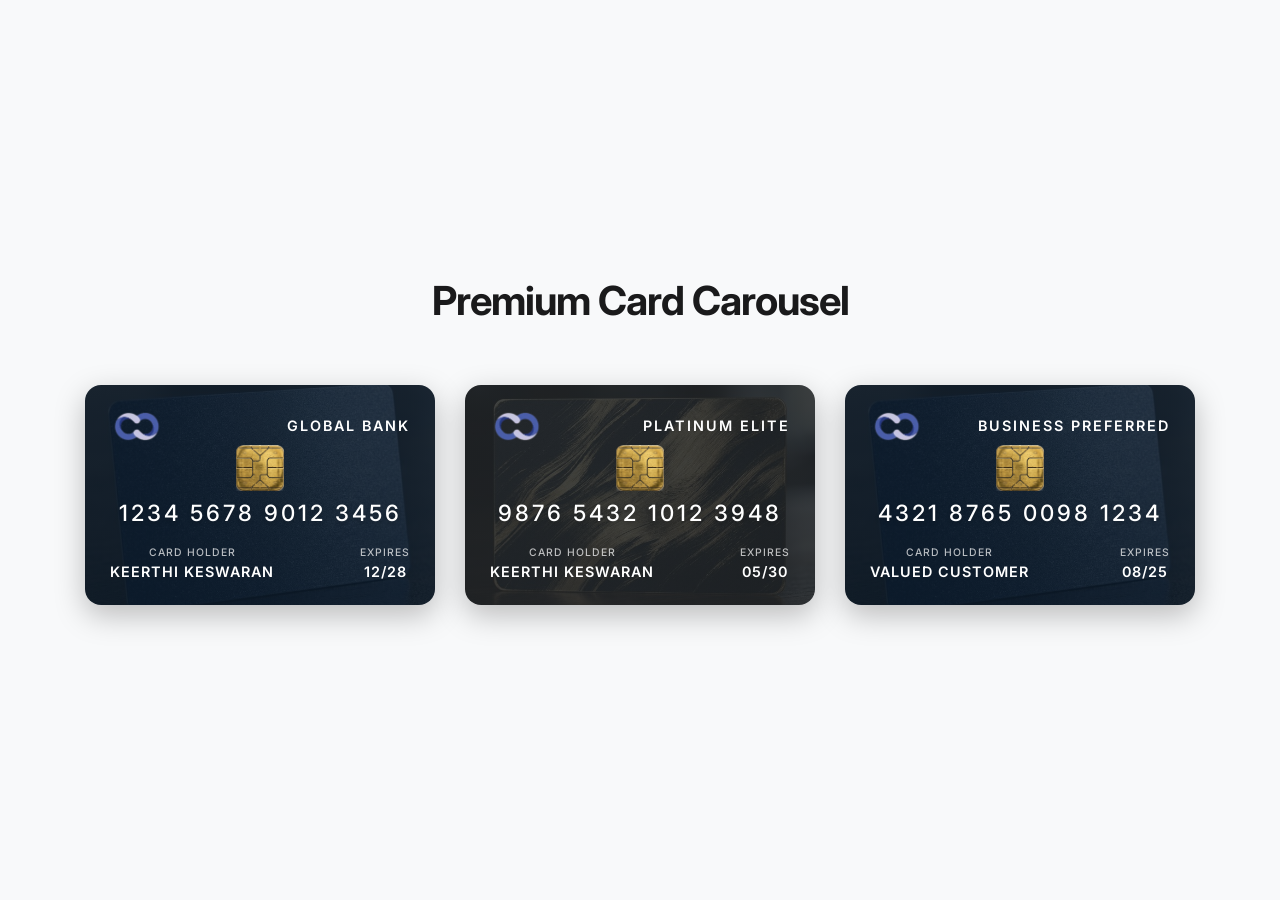
==== task-2/index.html @ e5e87b3b "Task-2-Initial-Commit" ====
<!DOCTYPE html>
<html lang="en">
<head>
    <meta charset="UTF-8">
    <meta name="viewport" content="width=device-width, initial-scale=1.0">
    <title>Realistic Debit Card | UI Highlights</title>
    <!-- Descriptive Meta for SEO -->
    <meta name="description" content="A horizontal carousel of realistic debit card UI components built with semantic HTML and modern CSS. No JavaScript.">
    <!-- Link to the refined styles -->
    <link rel="stylesheet" href="style.css">
</head>
<body>

    <!-- Main Container to hold the carousel -->
    <main class="page-container">
        <h1>Premium Card Carousel</h1>

        <!-- Section: Cards Container - Semantic grouping for the carousel layout -->
        <section class="card-carousel" id="card-carousel">
            
            <!-- Article: Single Card 1 - Semantic element representing a standalone component -->
            <article class="debit-card card-navy">
                <header class="card-header">
                    <img src="assets/bank-logo.png" alt="Global Bank Logo" class="bank-logo">
                    <span class="bank-name">GLOBAL BANK</span>
                </header>
                
                <div class="card-visuals">
                    <img src="assets/chip.png" alt="Security Chip" class="card-chip">
                </div>

                <div class="card-body">
                    <!-- Standard dummy card number format -->
                    <p class="card-number">1234 5678 9012 3456</p>
                    
                    <div class="card-info">
                        <div class="card-holder">
                            <span class="label">CARD HOLDER</span>
                            <p class="value">KEERTHI KESWARAN</p>
                        </div>
                        <div class="card-expiry">
                            <span class="label">EXPIRES</span>
                            <p class="value">12/28</p>
                        </div>
                    </div>
                </div>
            </article>

            <!-- Article: Single Card 2 -->
            <article class="debit-card card-gold">
                <header class="card-header">
                    <img src="assets/bank-logo.png" alt="Global Bank Logo" class="bank-logo">
                    <span class="bank-name">PLATINUM ELITE</span>
                </header>
                
                <div class="card-visuals">
                    <img src="assets/chip.png" alt="Security Chip" class="card-chip">
                </div>

                <div class="card-body">
                    <p class="card-number">9876 5432 1012 3948</p>
                    
                    <div class="card-info">
                        <div class="card-holder">
                            <span class="label">CARD HOLDER</span>
                            <p class="value">KEERTHI KESWARAN</p>
                        </div>
                        <div class="card-expiry">
                            <span class="label">EXPIRES</span>
                            <p class="value">05/30</p>
                        </div>
                    </div>
                </div>
            </article>

            <!-- Article: Single Card 3 - Reusing the navy theme with different details -->
            <article class="debit-card card-navy">
                <header class="card-header">
                    <img src="assets/bank-logo.png" alt="Global Bank Logo" class="bank-logo">
                    <span class="bank-name">BUSINESS PREFERRED</span>
                </header>
                
                <div class="card-visuals">
                    <img src="assets/chip.png" alt="Security Chip" class="card-chip">
                </div>

                <div class="card-body">
                    <p class="card-number">4321 8765 0098 1234</p>
                    
                    <div class="card-info">
                        <div class="card-holder">
                            <span class="label">CARD HOLDER</span>
                            <p class="value">VALUED CUSTOMER</p>
                        </div>
                        <div class="card-expiry">
                            <span class="label">EXPIRES</span>
                            <p class="value">08/25</p>
                        </div>
                    </div>
                </div>
            </article>

        </section>
    </main>

</body>
</html>
---- task-2/style.css ----
@import url('https://fonts.googleapis.com/css2?family=Inter:wght@400;500;600;700&display=swap');

:root {
    --card-width: 350px;
    --card-height: 220px;
    --navy-bg: #0d1b2a;
    --gold-bg: #212529;
    --text-white: #ffffff;
    --label-color: rgba(255, 255, 255, 0.7);
    --shadow: 0 10px 30px rgba(0, 0, 0, 0.25);
}

* {
    margin: 0;
    padding: 0;
    box-sizing: border-box;
    font-family: 'Inter', sans-serif;
}

body {
    background-color: #f8f9fa;
    display: flex;
    justify-content: center;
    align-items: center;
    min-height: 100vh;
}

/* Page container for layout structure */
.page-container {
    width: 100%;
    max-width: 1400px;
    padding: 40px;
    text-align: center;
}

h1 {
    font-size: 2.5rem;
    color: #1a1a1b;
    margin-bottom: 40px;
    letter-spacing: -1px;
}

/* 
   Carousel Layout Section:
   - Flexbox for horizontal alignment
   - Gap for spacing between elements
   - Overflow-x for scrolling functionality
*/
.card-carousel {
    display: flex;
    flex-wrap: wrap; /* Allow cards to wrap if there isn't enough space */
    gap: 30px;
    padding: 20px 10px;
    justify-content: center; /* Center cards in the container */
    align-items: center;
}

/* 
   Realistic Debit Card Design:
   - Fixed dimensions for card feel
   - Premium backgrounds with image fallback
   - Rounded corners and subtle shadows
*/
.debit-card {
    min-width: var(--card-width);
    height: var(--card-height);
    border-radius: 16px;
    padding: 25px;
    color: var(--text-white);
    box-shadow: var(--shadow);
    transition: transform 0.3s cubic-bezier(0.25, 1, 0.5, 1), box-shadow 0.3s ease;
    cursor: pointer;
    position: relative;
    overflow: hidden;
    display: flex;
    flex-direction: column;
    justify-content: space-between;
}

/* Hover Interacton */
.debit-card:hover {
    transform: scale(1.03) translateY(-5px);
    box-shadow: 0 15px 40px rgba(0, 0, 0, 0.3);
}

/* Card Themes with Background Images */
.card-navy {
    background: linear-gradient(rgba(13, 27, 42, 0.85), rgba(13, 27, 42, 0.85)), url('assets/bg-navy.png');
    background-size: cover;
    background-position: center;
}

.card-gold {
    background: linear-gradient(rgba(33, 37, 41, 0.85), rgba(33, 37, 41, 0.85)), url('assets/bg-black-gold.png');
    background-size: cover;
    background-position: center;
}

/* Header/Bank Logo Details */
.card-header {
    display: flex;
    justify-content: space-between;
    align-items: center;
}

.bank-logo {
    height: 32px;
    width: auto;
}

.bank-name {
    font-size: 0.9rem;
    font-weight: 600;
    letter-spacing: 2px;
    text-transform: uppercase;
}

/* Visual Assets: Chip Placement */
.card-visuals {
    margin: 15px0px;
}

.card-chip {
    width: 48px;
    height: auto;
    object-fit: cover;
}

/* Card Body Content */
.card-number {
    font-size: 1.4rem;
    font-weight: 500;
    letter-spacing: 3px;
    margin-bottom: 20px;
    text-shadow: 0 2px 4px rgba(0, 0, 0, 0.2);
}

.card-info {
    display: flex;
    justify-content: space-between;
}

.label {
    display: block;
    font-size: 0.65rem;
    font-weight: 500;
    color: var(--label-color);
    margin-bottom: 4px;
    letter-spacing: 1px;
}

.value {
    font-size: 0.9rem;
    font-weight: 600;
    text-transform: uppercase;
    letter-spacing: 1px;
}

/* Responsive Styles: Vertical stacking for smaller devices */
@media (max-width: 768px) {
    .card-carousel {
        flex-direction: column;
    }
}
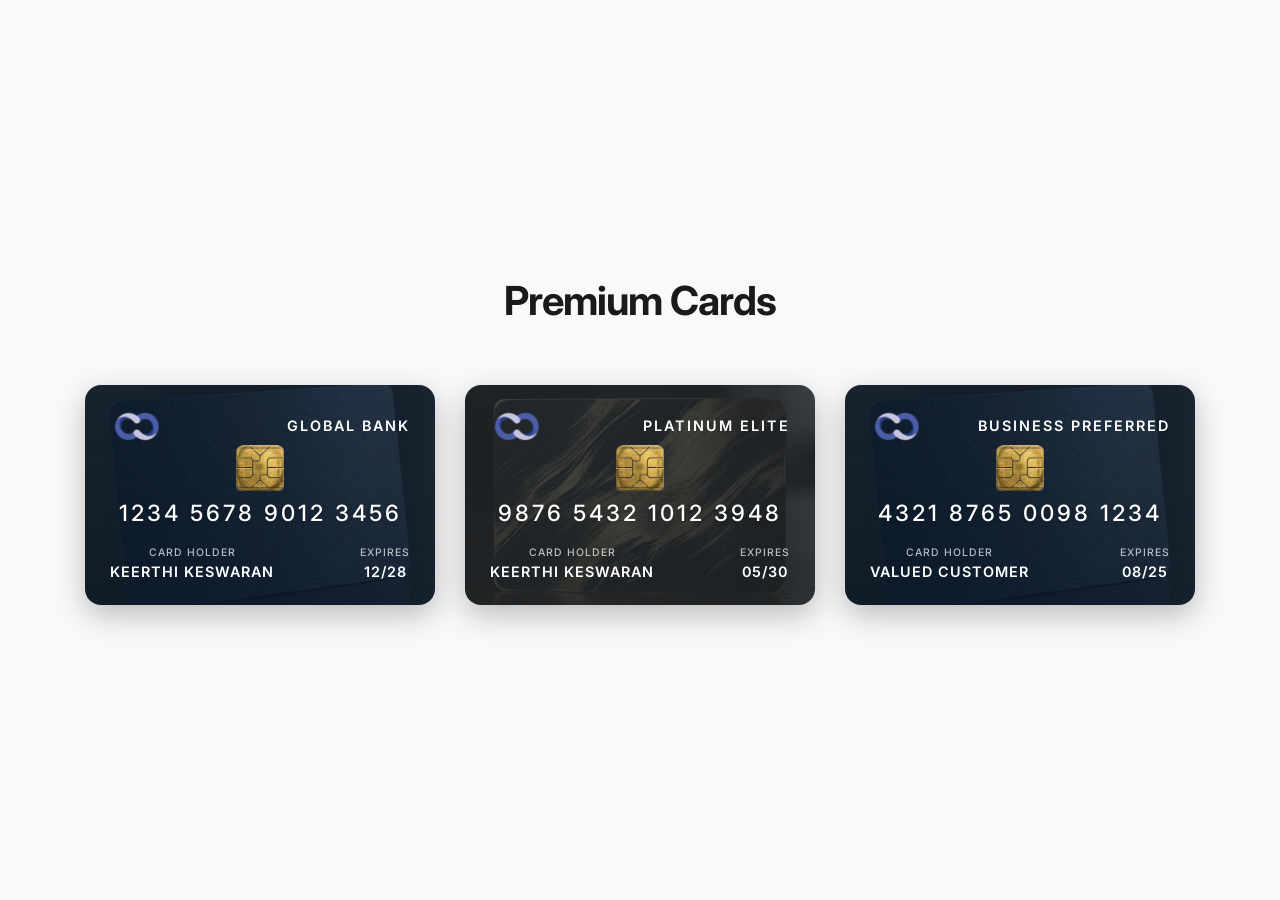
==== commit 7a978f39: "Title-Update" ====
--- a/task-2/index.html
+++ b/task-2/index.html
@@ -13,7 +13,7 @@
 
     <!-- Main Container to hold the carousel -->
     <main class="page-container">
-        <h1>Premium Card Carousel</h1>
+        <h1>Premium Cards</h1>
 
         <!-- Section: Cards Container - Semantic grouping for the carousel layout -->
         <section class="card-carousel" id="card-carousel">
